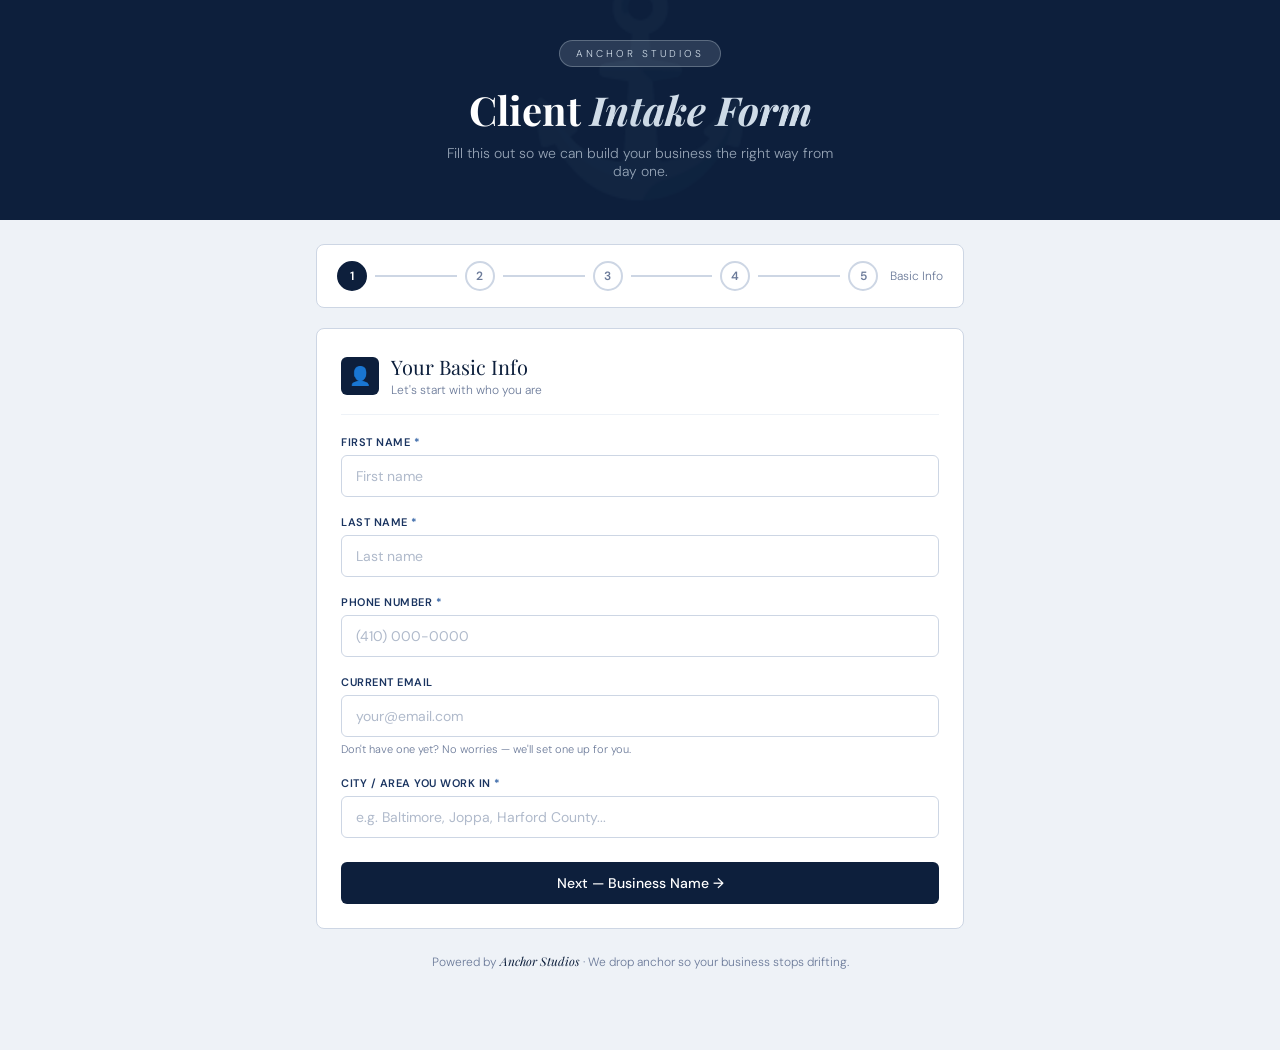
==== index.html @ 8a40a18a "Add files via upload" ====
<!DOCTYPE html>
<html lang="en">
<head>
<meta charset="UTF-8">
<meta name="viewport" content="width=device-width, initial-scale=1.0">
<title>Anchor Studios — Client Intake Form</title>
<link href="https://fonts.googleapis.com/css2?family=Playfair+Display:ital,wght@0,400;0,700;1,400&family=DM+Sans:wght@300;400;500;600&display=swap" rel="stylesheet">
<style>
  :root {
    --navy: #0d1f3c;
    --navy-mid: #1a3460;
    --navy-light: #2e5fa3;
    --silver: #d0dce8;
    --silver-light: #eef2f7;
    --white: #ffffff;
    --text: #0d1f3c;
    --muted: #6b7a99;
    --border: #cdd6e4;
  }

  * { margin: 0; padding: 0; box-sizing: border-box; }

  body {
    background: var(--silver-light);
    font-family: 'DM Sans', sans-serif;
    font-weight: 300;
    color: var(--text);
    overflow-x: hidden;
  }

  .header {
    background: var(--navy);
    padding: 40px 20px;
    text-align: center;
    position: relative;
    overflow: hidden;
  }

  .header::before {
    content: '⚓';
    position: absolute;
    font-size: 200px;
    opacity: 0.04;
    top: -40px;
    left: 50%;
    transform: translateX(-50%);
    pointer-events: none;
  }

  .header-badge {
    display: inline-block;
    background: rgba(208,220,232,0.15);
    border: 1px solid rgba(208,220,232,0.3);
    color: var(--silver);
    font-size: 10px;
    letter-spacing: 3px;
    text-transform: uppercase;
    padding: 6px 16px;
    border-radius: 20px;
    margin-bottom: 16px;
  }

  .header h1 {
    font-family: 'Playfair Display', serif;
    font-size: clamp(26px, 5vw, 40px);
    color: white;
    margin-bottom: 8px;
  }

  .header h1 span { color: var(--silver); font-style: italic; }
  .header p { color: rgba(208,220,232,0.7); font-size: 14px; max-width: 400px; margin: 0 auto; }

  .container {
    max-width: 680px;
    margin: 0 auto;
    padding: 24px 16px 60px;
  }

  /* PROGRESS */
  .progress-bar {
    background: white;
    border-radius: 8px;
    padding: 16px 20px;
    margin-bottom: 20px;
    border: 1px solid var(--border);
    display: flex;
    align-items: center;
    gap: 8px;
  }

  .progress-step {
    width: 30px;
    height: 30px;
    border-radius: 50%;
    display: flex;
    align-items: center;
    justify-content: center;
    font-size: 12px;
    font-weight: 600;
    border: 2px solid var(--border);
    color: var(--muted);
    flex-shrink: 0;
    transition: all 0.2s;
  }

  .progress-step.active { background: var(--navy); border-color: var(--navy); color: white; }
  .progress-step.done { background: var(--navy-light); border-color: var(--navy-light); color: white; }

  .progress-line { flex: 1; height: 2px; background: var(--border); }
  .progress-line.done { background: var(--navy-light); }

  .progress-label {
    font-size: 12px;
    color: var(--muted);
    margin-left: 4px;
    white-space: nowrap;
  }

  /* SECTIONS */
  .form-section {
    display: none;
    background: white;
    border-radius: 8px;
    padding: 24px;
    border: 1px solid var(--border);
    margin-bottom: 16px;
    animation: fadeIn 0.3s ease;
  }

  .form-section.active { display: block; }

  @keyframes fadeIn {
    from { opacity: 0; transform: translateY(8px); }
    to { opacity: 1; transform: translateY(0); }
  }

  .section-header {
    display: flex;
    align-items: center;
    gap: 12px;
    margin-bottom: 20px;
    padding-bottom: 16px;
    border-bottom: 1px solid var(--silver-light);
  }

  .section-icon {
    width: 38px;
    height: 38px;
    background: var(--navy);
    color: var(--silver);
    border-radius: 6px;
    display: flex;
    align-items: center;
    justify-content: center;
    font-size: 18px;
    flex-shrink: 0;
  }

  .section-title {
    font-family: 'Playfair Display', serif;
    font-size: 20px;
    color: var(--navy);
  }

  .section-subtitle { font-size: 12px; color: var(--muted); margin-top: 2px; }

  /* FIELDS */
  .field { margin-bottom: 18px; }
  .field:last-child { margin-bottom: 0; }

  label.field-label {
    display: block;
    font-size: 11px;
    font-weight: 600;
    letter-spacing: 0.5px;
    text-transform: uppercase;
    color: var(--navy-mid);
    margin-bottom: 6px;
  }

  .required { color: var(--navy-light); }

  input[type="text"],
  input[type="email"],
  input[type="tel"],
  textarea {
    width: 100%;
    padding: 11px 14px;
    border: 1.5px solid var(--border);
    border-radius: 6px;
    font-family: 'DM Sans', sans-serif;
    font-size: 14px;
    color: var(--text);
    outline: none;
    transition: border-color 0.2s, box-shadow 0.2s;
    -webkit-appearance: none;
    background: white;
  }

  input:focus, textarea:focus {
    border-color: var(--navy-light);
    box-shadow: 0 0 0 3px rgba(46,95,163,0.1);
  }

  input::placeholder, textarea::placeholder { color: #b0bacb; }
  textarea { resize: vertical; min-height: 80px; }
  .field-hint { font-size: 11px; color: var(--muted); margin-top: 4px; line-height: 1.5; }

  /* CHECK ITEMS */
  .check-list { display: flex; flex-direction: column; gap: 8px; }

  .check-item {
    display: flex;
    align-items: flex-start;
    gap: 10px;
    padding: 10px 12px;
    border: 1.5px solid var(--border);
    border-radius: 6px;
    cursor: pointer;
    transition: all 0.15s;
    user-select: none;
  }

  .check-item:hover { border-color: var(--navy-light); background: var(--silver-light); }
  .check-item.selected { border-color: var(--navy); background: rgba(13,31,60,0.04); }

  .check-item input {
    width: 16px;
    height: 16px;
    margin-top: 2px;
    accent-color: var(--navy);
    flex-shrink: 0;
    cursor: pointer;
  }

  .check-item span { font-size: 13px; line-height: 1.4; color: var(--text); }

  /* BUTTONS */
  .nav-buttons { display: flex; gap: 12px; margin-top: 24px; }

  .btn {
    padding: 12px 20px;
    border-radius: 6px;
    font-family: 'DM Sans', sans-serif;
    font-size: 14px;
    font-weight: 500;
    cursor: pointer;
    border: none;
    transition: all 0.2s;
  }

  .btn-primary { background: var(--navy); color: white; flex: 1; }
  .btn-primary:hover { background: var(--navy-mid); transform: translateY(-1px); }

  .btn-secondary { background: white; color: var(--navy); border: 1.5px solid var(--border); padding: 12px 20px; }
  .btn-secondary:hover { border-color: var(--navy); }

  .btn-submit { background: var(--silver); color: var(--navy); flex: 1; font-weight: 600; }
  .btn-submit:hover { background: white; box-shadow: 0 4px 16px rgba(0,0,0,0.12); transform: translateY(-2px); }

  /* SUCCESS */
  .success-screen {
    display: none;
    background: var(--navy);
    border-radius: 8px;
    padding: 48px 24px;
    text-align: center;
    color: white;
  }

  .success-screen.active { display: block; animation: fadeIn 0.4s ease; }
  .success-anchor { font-size: 48px; margin-bottom: 16px; }

  .success-screen h2 {
    font-family: 'Playfair Display', serif;
    font-size: 28px;
    margin-bottom: 10px;
  }

  .success-screen p {
    color: rgba(208,220,232,0.75);
    font-size: 14px;
    max-width: 380px;
    margin: 0 auto;
    line-height: 1.7;
  }

  .footer-note {
    text-align: center;
    font-size: 12px;
    color: var(--muted);
    margin-top: 24px;
    padding-bottom: 20px;
  }

  .footer-note span {
    font-family: 'Playfair Display', serif;
    color: var(--navy);
    font-style: italic;
  }

  .error-msg {
    background: #fff0f0;
    border: 1px solid #ffcccc;
    color: #cc0000;
    padding: 10px 14px;
    border-radius: 6px;
    font-size: 13px;
    margin-top: 12px;
    display: none;
  }
</style>
</head>
<body>

<div class="header">
  <div class="header-badge">Anchor Studios</div>
  <h1>Client <span>Intake Form</span></h1>
  <p>Fill this out so we can build your business the right way from day one.</p>
</div>

<div class="container">

  <!-- PROGRESS -->
  <div class="progress-bar" id="progressBar">
    <div class="progress-step active" id="step1">1</div>
    <div class="progress-line" id="line1"></div>
    <div class="progress-step" id="step2">2</div>
    <div class="progress-line" id="line2"></div>
    <div class="progress-step" id="step3">3</div>
    <div class="progress-line" id="line3"></div>
    <div class="progress-step" id="step4">4</div>
    <div class="progress-line" id="line4"></div>
    <div class="progress-step" id="step5">5</div>
    <span class="progress-label" id="progressLabel">Basic Info</span>
  </div>

  <!-- SECTION 1 -->
  <div class="form-section active" id="section1">
    <div class="section-header">
      <div class="section-icon">👤</div>
      <div>
        <div class="section-title">Your Basic Info</div>
        <div class="section-subtitle">Let's start with who you are</div>
      </div>
    </div>

    <div class="field">
      <label class="field-label">First Name <span class="required">*</span></label>
      <input type="text" id="firstName" placeholder="First name" />
    </div>
    <div class="field">
      <label class="field-label">Last Name <span class="required">*</span></label>
      <input type="text" id="lastName" placeholder="Last name" />
    </div>
    <div class="field">
      <label class="field-label">Phone Number <span class="required">*</span></label>
      <input type="tel" id="phone" placeholder="(410) 000-0000" />
    </div>
    <div class="field">
      <label class="field-label">Current Email</label>
      <input type="email" id="email" placeholder="your@email.com" />
      <div class="field-hint">Don't have one yet? No worries — we'll set one up for you.</div>
    </div>
    <div class="field">
      <label class="field-label">City / Area You Work In <span class="required">*</span></label>
      <input type="text" id="city" placeholder="e.g. Baltimore, Joppa, Harford County..." />
    </div>

    <div class="error-msg" id="err1">Please fill in your name, phone number, and city to continue.</div>
    <div class="nav-buttons">
      <button class="btn btn-primary" onclick="next(1)">Next — Business Name →</button>
    </div>
  </div>

  <!-- SECTION 2 -->
  <div class="form-section" id="section2">
    <div class="section-header">
      <div class="section-icon">💡</div>
      <div>
        <div class="section-title">Business Name Ideas</div>
        <div class="section-subtitle">What do you want your business to be called?</div>
      </div>
    </div>

    <div class="field">
      <label class="field-label">What name style feels right? (check all that apply)</label>
      <div class="check-list">
        <label class="check-item"><input type="checkbox" name="nameStyle" value="Your last name (e.g. Beattie Auto)" /><span>Your last name (e.g. Beattie Auto)</span></label>
        <label class="check-item"><input type="checkbox" name="nameStyle" value="Your first name (e.g. Curtis Mobile)" /><span>Your first name (e.g. Curtis Mobile)</span></label>
        <label class="check-item"><input type="checkbox" name="nameStyle" value="Something tough and powerful" /><span>Something tough and powerful</span></label>
        <label class="check-item"><input type="checkbox" name="nameStyle" value="Something local or geographic" /><span>Something local or geographic</span></label>
        <label class="check-item"><input type="checkbox" name="nameStyle" value="Something that describes the service" /><span>Something that describes the service</span></label>
        <label class="check-item"><input type="checkbox" name="nameStyle" value="Something totally made up" /><span>Something totally made up</span></label>
      </div>
    </div>
    <div class="field">
      <label class="field-label">Any name ideas you already have in mind?</label>
      <textarea id="nameIdeas" placeholder="Anything at all — even rough ideas. Nothing is too silly."></textarea>
    </div>
    <div class="field">
      <label class="field-label">Words that describe your work style or vibe</label>
      <input type="text" id="vibeWords" placeholder="e.g. reliable, fast, honest, mobile, no-nonsense..." />
    </div>
    <div class="field">
      <label class="field-label">Gmail Username Ideas</label>
      <input type="text" id="gmailIdeas" placeholder="e.g. curtisauto, beattiemechanics, fixitwithcurtis..." />
      <div class="field-hint">Give 2–3 ideas and we'll check availability and set up your business email.</div>
    </div>

    <div class="nav-buttons">
      <button class="btn btn-secondary" onclick="prev(2)">← Back</button>
      <button class="btn btn-primary" onclick="next(2)">Next — Services →</button>
    </div>
  </div>

  <!-- SECTION 3 -->
  <div class="form-section" id="section3">
    <div class="section-header">
      <div class="section-icon">🔧</div>
      <div>
        <div class="section-title">Your Services</div>
        <div class="section-subtitle">Check everything you offer or plan to offer</div>
      </div>
    </div>

    <div class="field">
      <label class="field-label">Select all services you offer</label>
      <div class="check-list">
        <label class="check-item"><input type="checkbox" name="services" value="Oil Changes" /><span>Oil Changes</span></label>
        <label class="check-item"><input type="checkbox" name="services" value="Tire Changes" /><span>Tire Changes</span></label>
        <label class="check-item"><input type="checkbox" name="services" value="Brakes & Rotors" /><span>Brakes & Rotors</span></label>
        <label class="check-item"><input type="checkbox" name="services" value="Brake Calipers" /><span>Brake Calipers</span></label>
        <label class="check-item"><input type="checkbox" name="services" value="Alternators" /><span>Alternators</span></label>
        <label class="check-item"><input type="checkbox" name="services" value="Radiators" /><span>Radiators</span></label>
        <label class="check-item"><input type="checkbox" name="services" value="Radiator Hoses" /><span>Radiator Hoses</span></label>
        <label class="check-item"><input type="checkbox" name="services" value="Starters" /><span>Starters</span></label>
        <label class="check-item"><input type="checkbox" name="services" value="AC Repair" /><span>AC Repair</span></label>
        <label class="check-item"><input type="checkbox" name="services" value="AC Clutch Replacement" /><span>AC Clutch Replacement</span></label>
        <label class="check-item"><input type="checkbox" name="services" value="Fuel Filters" /><span>Fuel Filters</span></label>
        <label class="check-item"><input type="checkbox" name="services" value="Fuel Lines" /><span>Fuel Lines</span></label>
        <label class="check-item"><input type="checkbox" name="services" value="Oxygen Sensors" /><span>Oxygen Sensors</span></label>
        <label class="check-item"><input type="checkbox" name="services" value="Catalytic Converters" /><span>Catalytic Converters</span></label>
        <label class="check-item"><input type="checkbox" name="services" value="Spark Plugs & Wires" /><span>Spark Plugs & Wires</span></label>
        <label class="check-item"><input type="checkbox" name="services" value="Ignition Coils" /><span>Ignition Coils</span></label>
        <label class="check-item"><input type="checkbox" name="services" value="Ball Joints" /><span>Ball Joints</span></label>
        <label class="check-item"><input type="checkbox" name="services" value="Suspension" /><span>Suspension</span></label>
        <label class="check-item"><input type="checkbox" name="services" value="Muffler Hangers" /><span>Muffler Hangers</span></label>
        <label class="check-item"><input type="checkbox" name="services" value="Valve Cover Gaskets" /><span>Valve Cover Gaskets</span></label>
        <label class="check-item"><input type="checkbox" name="services" value="Lights & Bulbs" /><span>Lights & Bulbs</span></label>
        <label class="check-item"><input type="checkbox" name="services" value="Fan Blower Motors" /><span>Fan Blower Motors</span></label>
        <label class="check-item"><input type="checkbox" name="services" value="Lockouts" /><span>Lockouts</span></label>
        <label class="check-item"><input type="checkbox" name="services" value="Parking Brake Repair" /><span>Parking Brake Repair</span></label>
        <label class="check-item"><input type="checkbox" name="services" value="Wiper Replacement" /><span>Wiper Replacement</span></label>
      </div>
    </div>
    <div class="field">
      <label class="field-label">Any other services not listed?</label>
      <textarea id="otherServices" placeholder="List anything else you do or want to offer..."></textarea>
    </div>

    <div class="nav-buttons">
      <button class="btn btn-secondary" onclick="prev(3)">← Back</button>
      <button class="btn btn-primary" onclick="next(3)">Next — Pricing →</button>
    </div>
  </div>

  <!-- SECTION 4 -->
  <div class="form-section" id="section4">
    <div class="section-header">
      <div class="section-icon">💰</div>
      <div>
        <div class="section-title">Pricing & Payments</div>
        <div class="section-subtitle">How you charge and how you get paid</div>
      </div>
    </div>

    <div class="field">
      <label class="field-label">Do you have set prices for your services?</label>
      <div class="check-list">
        <label class="check-item"><input type="radio" name="pricing" value="Yes — I know what I charge for most things" /><span>Yes — I know what I charge for most things</span></label>
        <label class="check-item"><input type="radio" name="pricing" value="Sort of — I charge what feels right in the moment" /><span>Sort of — I charge what feels right in the moment</span></label>
        <label class="check-item"><input type="radio" name="pricing" value="No — I need help figuring out my prices" /><span>No — I need help figuring out my prices</span></label>
      </div>
    </div>
    <div class="field">
      <label class="field-label">How do you currently get paid? (check all that apply)</label>
      <div class="check-list">
        <label class="check-item"><input type="checkbox" name="payment" value="Cash" /><span>Cash</span></label>
        <label class="check-item"><input type="checkbox" name="payment" value="Zelle" /><span>Zelle</span></label>
        <label class="check-item"><input type="checkbox" name="payment" value="Cash App" /><span>Cash App</span></label>
        <label class="check-item"><input type="checkbox" name="payment" value="Venmo" /><span>Venmo</span></label>
        <label class="check-item"><input type="checkbox" name="payment" value="I don't have a system yet" /><span>I don't have a system yet</span></label>
      </div>
    </div>
    <div class="field">
      <label class="field-label">Do you want to accept card payments?</label>
      <div class="check-list">
        <label class="check-item"><input type="radio" name="cards" value="Yes — I want to take cards" /><span>Yes — I want to take cards</span></label>
        <label class="check-item"><input type="radio" name="cards" value="No — cash and apps are fine for now" /><span>No — cash and apps are fine for now</span></label>
        <label class="check-item"><input type="radio" name="cards" value="Not sure yet" /><span>Not sure yet</span></label>
      </div>
    </div>

    <div class="nav-buttons">
      <button class="btn btn-secondary" onclick="prev(4)">← Back</button>
      <button class="btn btn-primary" onclick="next(4)">Next — Your Vision →</button>
    </div>
  </div>

  <!-- SECTION 5 -->
  <div class="form-section" id="section5">
    <div class="section-header">
      <div class="section-icon">🚀</div>
      <div>
        <div class="section-title">Your Vision</div>
        <div class="section-subtitle">Where you want this to go</div>
      </div>
    </div>

    <div class="field">
      <label class="field-label">Is this a side hustle or are you going full time?</label>
      <div class="check-list">
        <label class="check-item"><input type="radio" name="hustle" value="Side hustle — extra income on top of my job" /><span>Side hustle — extra income on top of my job</span></label>
        <label class="check-item"><input type="radio" name="hustle" value="I want this to be my full time business eventually" /><span>I want this to be my full time business eventually</span></label>
        <label class="check-item"><input type="radio" name="hustle" value="Not sure yet — depends on how it goes" /><span>Not sure yet — depends on how it goes</span></label>
      </div>
    </div>
    <div class="field">
      <label class="field-label">Do you work alone or do you have help?</label>
      <div class="check-list">
        <label class="check-item"><input type="radio" name="team" value="Just me right now" /><span>Just me right now</span></label>
        <label class="check-item"><input type="radio" name="team" value="I bring people in sometimes" /><span>I bring people in sometimes</span></label>
        <label class="check-item"><input type="radio" name="team" value="I want to build a team eventually" /><span>I want to build a team eventually</span></label>
      </div>
    </div>
    <div class="field">
      <label class="field-label">What does success look like in 1 year?</label>
      <textarea id="successVision" placeholder="e.g. Steady clients every week, making $X a month, quitting my job..."></textarea>
    </div>
    <div class="field">
      <label class="field-label">Anything else you want me to know?</label>
      <textarea id="anythingElse" placeholder="Your situation, goals, things that have held you back..."></textarea>
    </div>

    <div class="nav-buttons">
      <button class="btn btn-secondary" onclick="prev(5)">← Back</button>
      <button class="btn btn-submit" onclick="submitForm()">Submit to Anchor Studios ⚓</button>
    </div>
  </div>

  <!-- SUCCESS -->
  <div class="success-screen" id="successScreen">
    <div class="success-anchor">⚓</div>
    <h2>You're all set!</h2>
    <p>Got everything I need. I'll be in touch soon to start building your business out right. Welcome aboard.</p>
  </div>

  <div class="footer-note">
    Powered by <span>Anchor Studios</span> · We drop anchor so your business stops drifting.
  </div>

</div>

<script>
  const sectionLabels = ['Basic Info', 'Business Name', 'Services', 'Pricing', 'Your Vision'];
  let current = 1;

  document.querySelectorAll('.check-item input').forEach(input => {
    input.addEventListener('change', () => {
      input.closest('.check-item').classList.toggle('selected', input.checked);
    });
  });

  function updateProgress(n) {
    for (let i = 1; i <= 5; i++) {
      const s = document.getElementById('step' + i);
      const l = document.getElementById('line' + i);
      if (i < n) { s.className = 'progress-step done'; s.innerHTML = '✓'; if(l) l.className = 'progress-line done'; }
      else if (i === n) { s.className = 'progress-step active'; s.innerHTML = i; }
      else { s.className = 'progress-step'; s.innerHTML = i; if(l) l.className = 'progress-line'; }
    }
    document.getElementById('progressLabel').textContent = sectionLabels[n-1];
  }

  function next(n) {
    if (n === 1) {
      const fn = document.getElementById('firstName').value.trim();
      const ln = document.getElementById('lastName').value.trim();
      const ph = document.getElementById('phone').value.trim();
      const ct = document.getElementById('city').value.trim();
      const err = document.getElementById('err1');
      if (!fn || !ln || !ph || !ct) { err.style.display = 'block'; return; }
      err.style.display = 'none';
    }
    document.getElementById('section' + n).classList.remove('active');
    current = n + 1;
    document.getElementById('section' + current).classList.add('active');
    updateProgress(current);
    window.scrollTo({ top: 0, behavior: 'smooth' });
  }

  function prev(n) {
    document.getElementById('section' + n).classList.remove('active');
    current = n - 1;
    document.getElementById('section' + current).classList.add('active');
    updateProgress(current);
    window.scrollTo({ top: 0, behavior: 'smooth' });
  }

  function getChecked(name) {
    return Array.from(document.querySelectorAll('input[name="' + name + '"]:checked')).map(i => i.value).join(', ') || 'None selected';
  }

  function submitForm() {
    const data = {
      firstName: document.getElementById('firstName').value.trim(),
      lastName: document.getElementById('lastName').value.trim(),
      phone: document.getElementById('phone').value.trim(),
      email: document.getElementById('email').value.trim(),
      city: document.getElementById('city').value.trim(),
      nameStyle: getChecked('nameStyle'),
      nameIdeas: document.getElementById('nameIdeas').value.trim(),
      vibeWords: document.getElementById('vibeWords').value.trim(),
      gmailIdeas: document.getElementById('gmailIdeas').value.trim(),
      services: getChecked('services'),
      otherServices: document.getElementById('otherServices').value.trim(),
      pricing: getChecked('pricing'),
      payment: getChecked('payment'),
      cards: getChecked('cards'),
      hustle: getChecked('hustle'),
      team: getChecked('team'),
      successVision: document.getElementById('successVision').value.trim(),
      anythingElse: document.getElementById('anythingElse').value.trim()
    };

    // Send to Formspree
    fetch('https://formspree.io/f/xojzlonj', {
      method: 'POST',
      headers: { 'Content-Type': 'application/json' },
      body: JSON.stringify(data)
    });

    document.getElementById('section5').classList.remove('active');
    document.getElementById('progressBar').style.display = 'none';
    document.getElementById('successScreen').classList.add('active');
    window.scrollTo({ top: 0, behavior: 'smooth' });
  }
</script>
</body>
</html>
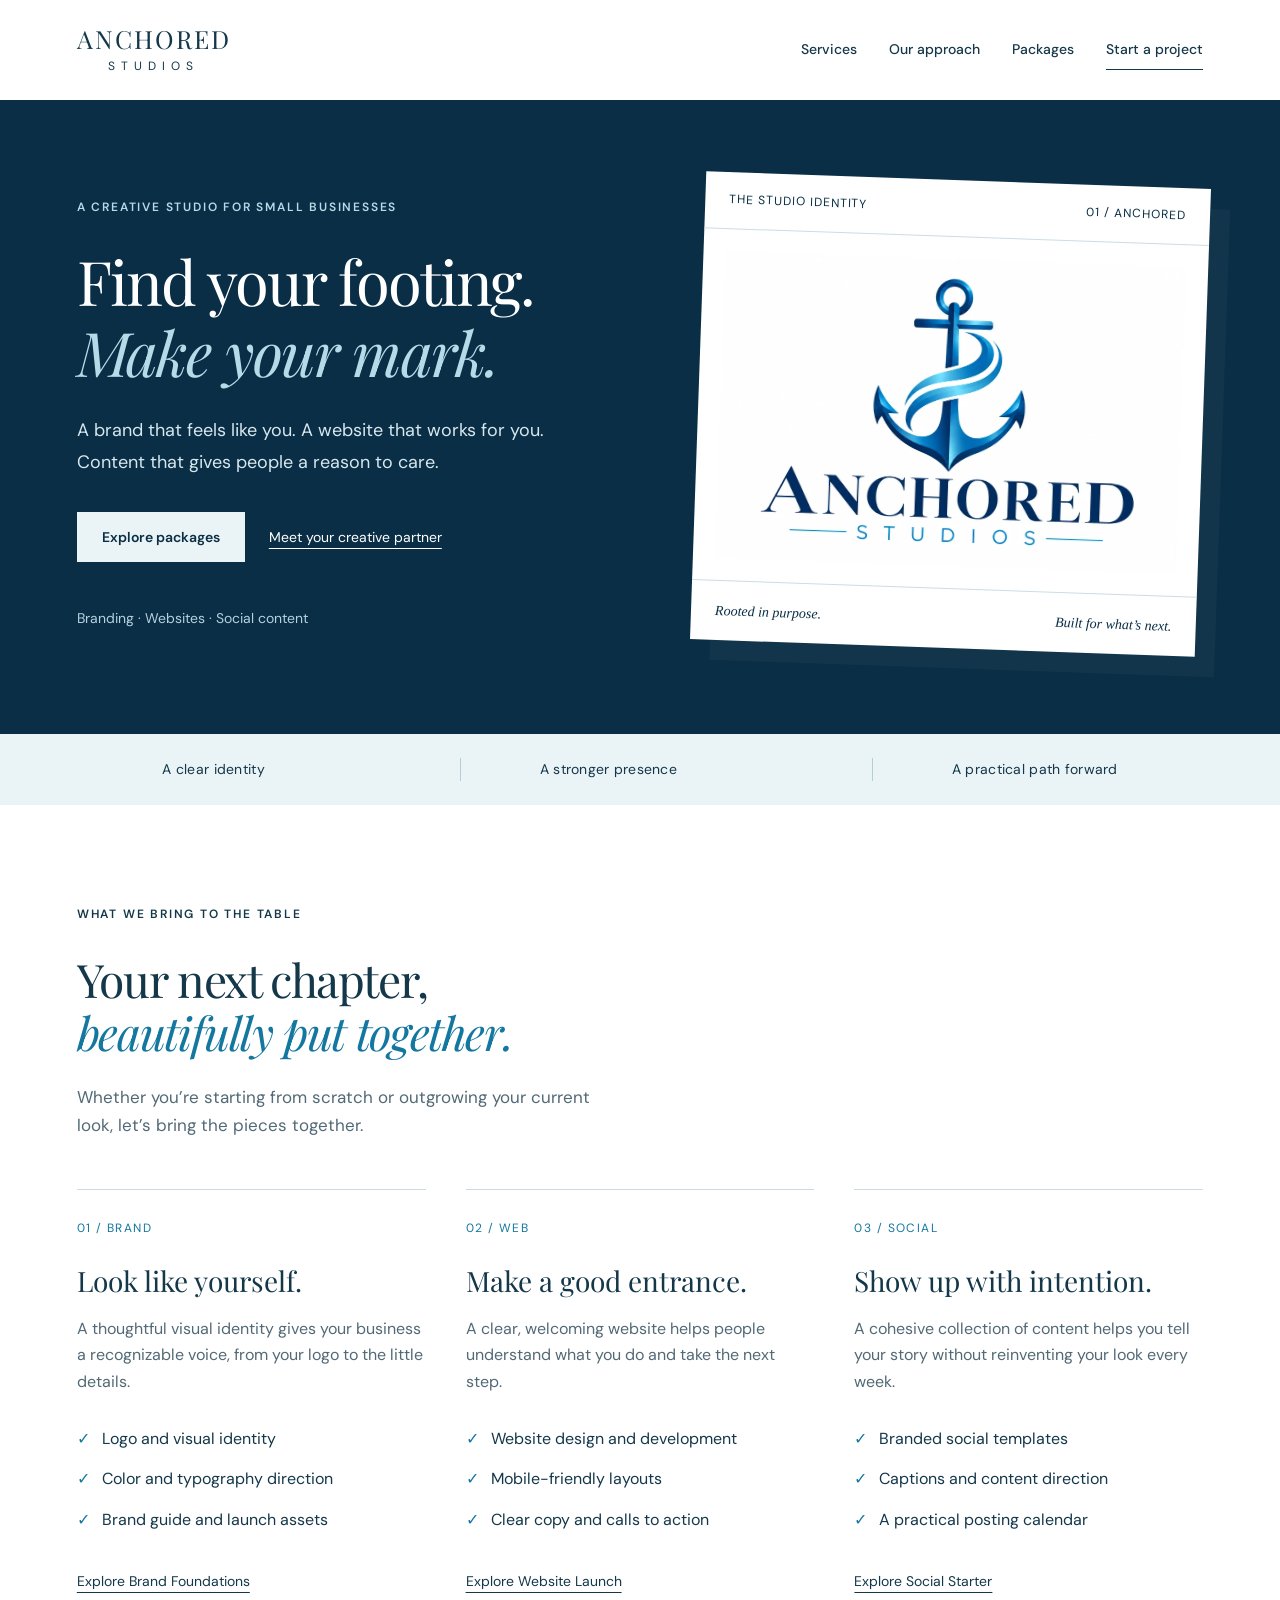
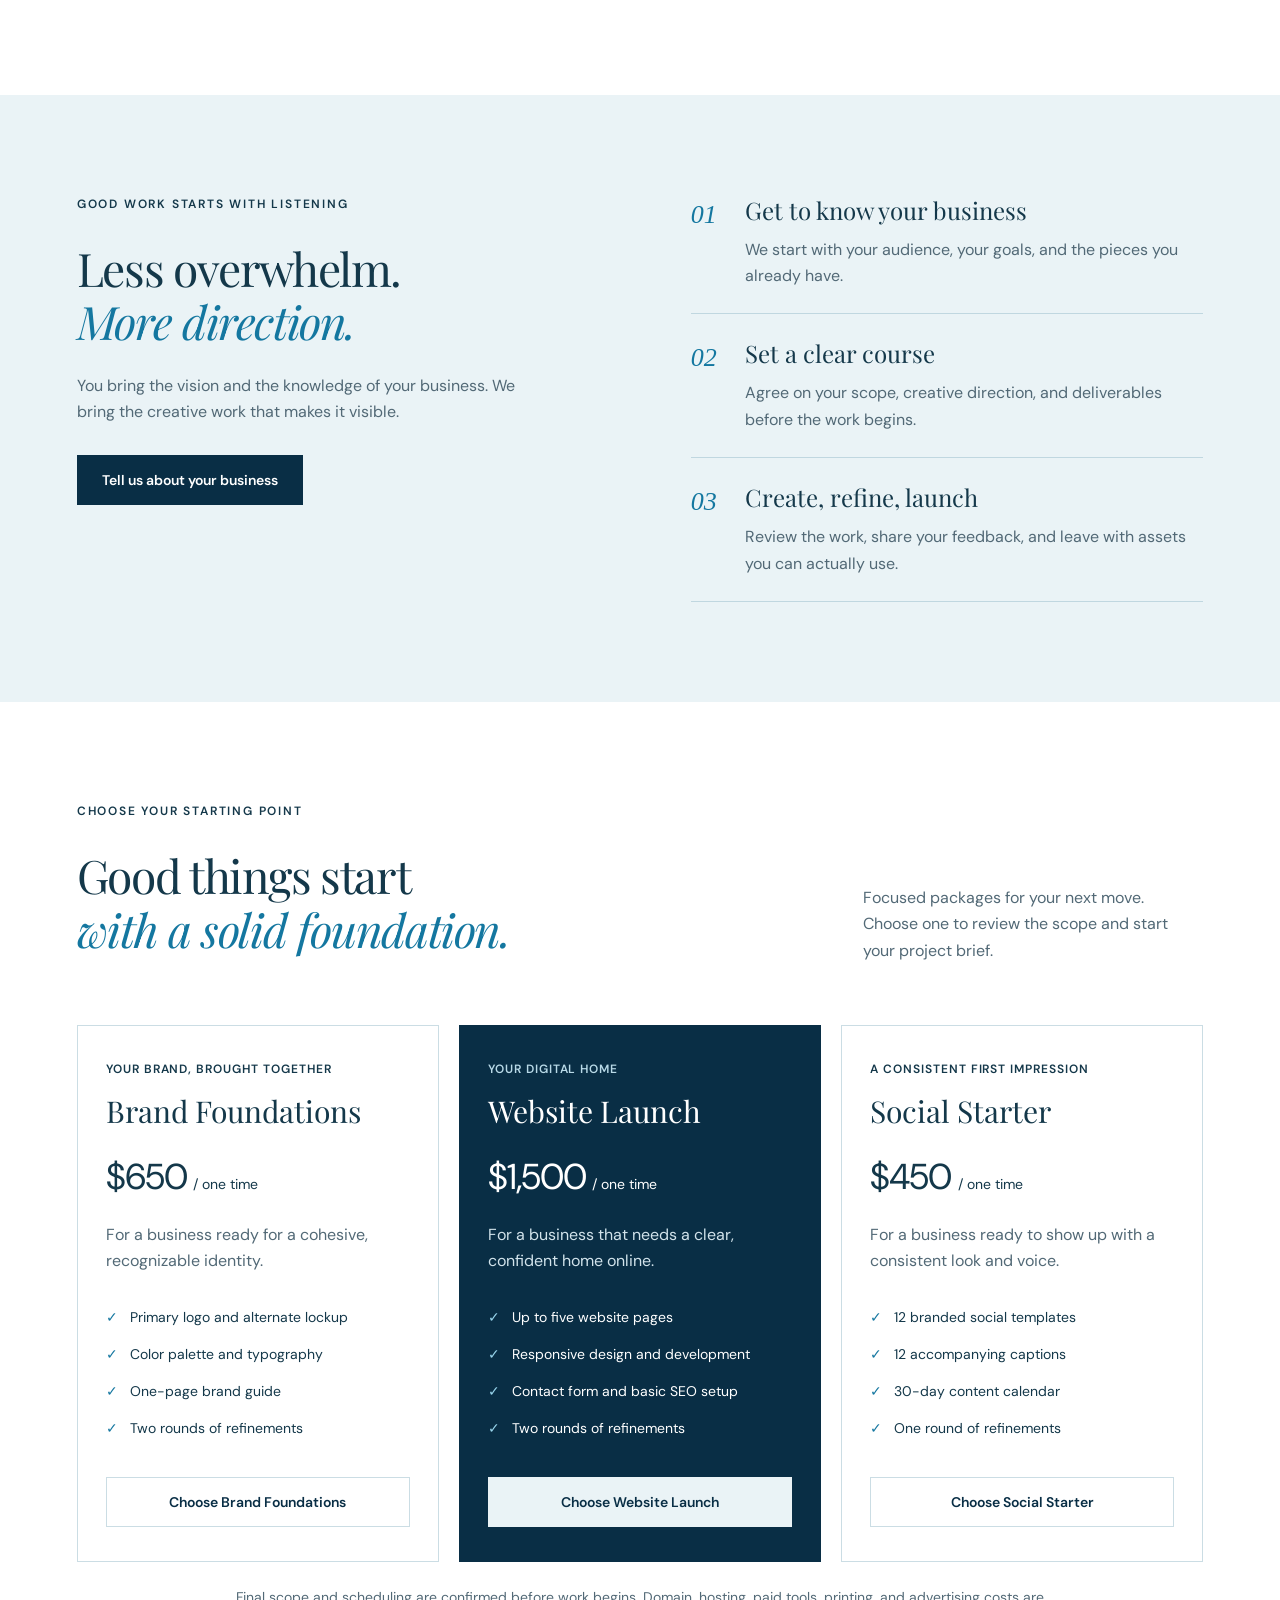
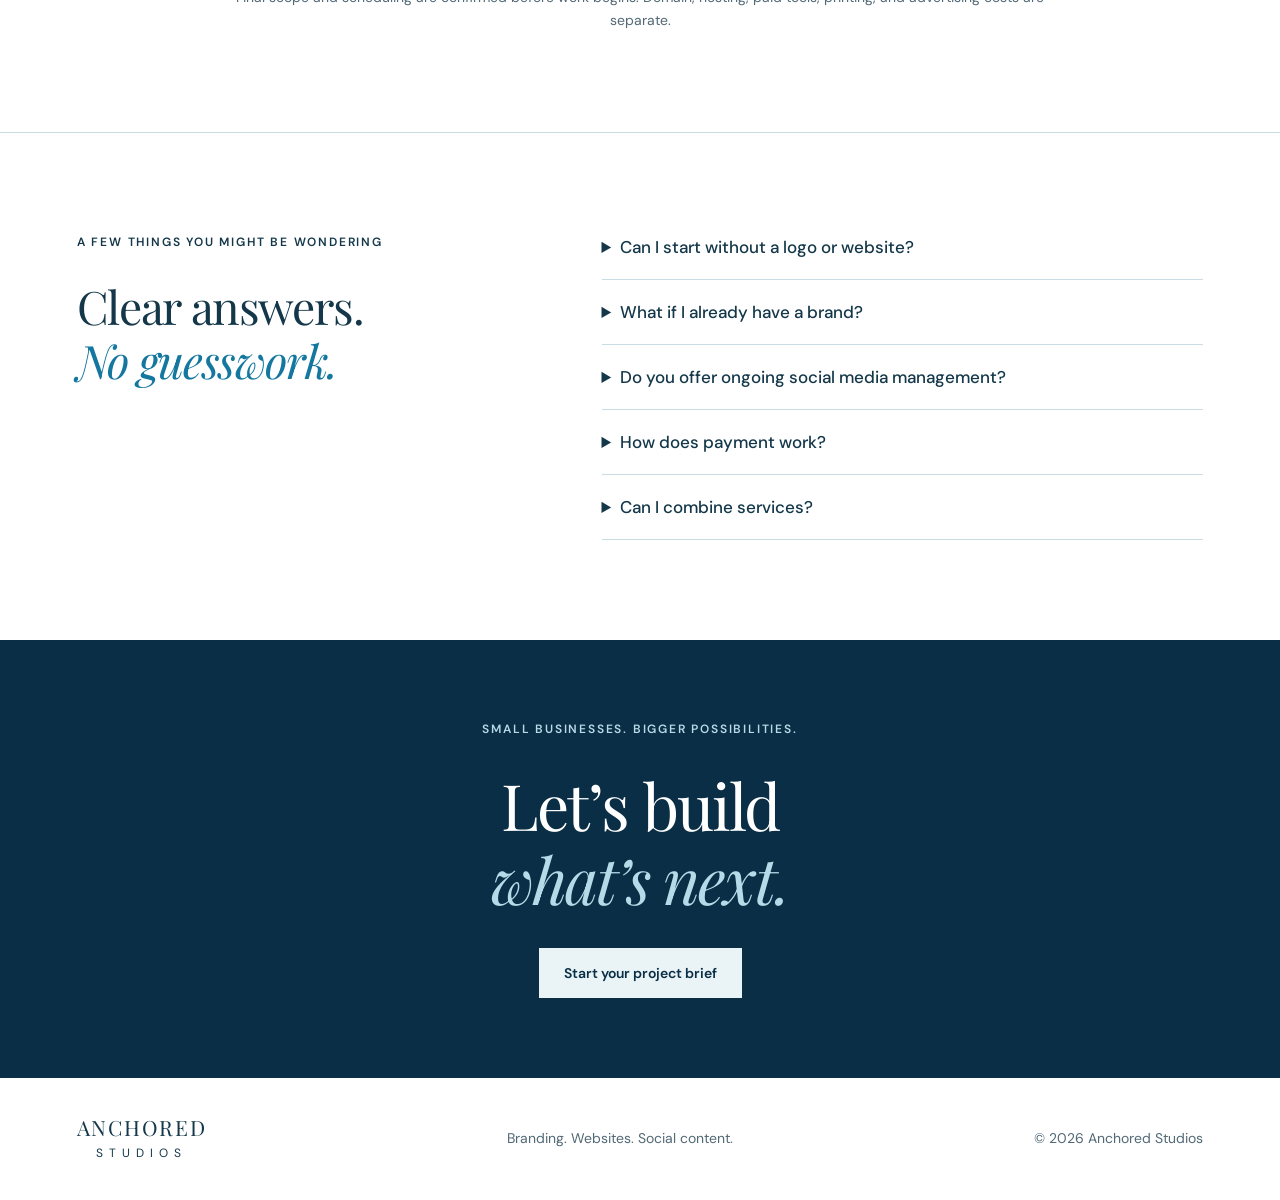
==== commit 820162fc: "Build Anchored Studios website and preserve project intake" ====
--- a/index.html
+++ b/index.html
@@ -1,651 +1,35 @@
-<!DOCTYPE html>
+<!doctype html>
 <html lang="en">
 <head>
-<meta charset="UTF-8">
-<meta name="viewport" content="width=device-width, initial-scale=1.0">
-<title>Anchor Studios — Client Intake Form</title>
-<link href="https://fonts.googleapis.com/css2?family=Playfair+Display:ital,wght@0,400;0,700;1,400&family=DM+Sans:wght@300;400;500;600&display=swap" rel="stylesheet">
-<style>
-  :root {
-    --navy: #0d1f3c;
-    --navy-mid: #1a3460;
-    --navy-light: #2e5fa3;
-    --silver: #d0dce8;
-    --silver-light: #eef2f7;
-    --white: #ffffff;
-    --text: #0d1f3c;
-    --muted: #6b7a99;
-    --border: #cdd6e4;
-  }
-
-  * { margin: 0; padding: 0; box-sizing: border-box; }
-
-  body {
-    background: var(--silver-light);
-    font-family: 'DM Sans', sans-serif;
-    font-weight: 300;
-    color: var(--text);
-    overflow-x: hidden;
-  }
-
-  .header {
-    background: var(--navy);
-    padding: 40px 20px;
-    text-align: center;
-    position: relative;
-    overflow: hidden;
-  }
-
-  .header::before {
-    content: '⚓';
-    position: absolute;
-    font-size: 200px;
-    opacity: 0.04;
-    top: -40px;
-    left: 50%;
-    transform: translateX(-50%);
-    pointer-events: none;
-  }
-
-  .header-badge {
-    display: inline-block;
-    background: rgba(208,220,232,0.15);
-    border: 1px solid rgba(208,220,232,0.3);
-    color: var(--silver);
-    font-size: 10px;
-    letter-spacing: 3px;
-    text-transform: uppercase;
-    padding: 6px 16px;
-    border-radius: 20px;
-    margin-bottom: 16px;
-  }
-
-  .header h1 {
-    font-family: 'Playfair Display', serif;
-    font-size: clamp(26px, 5vw, 40px);
-    color: white;
-    margin-bottom: 8px;
-  }
-
-  .header h1 span { color: var(--silver); font-style: italic; }
-  .header p { color: rgba(208,220,232,0.7); font-size: 14px; max-width: 400px; margin: 0 auto; }
-
-  .container {
-    max-width: 680px;
-    margin: 0 auto;
-    padding: 24px 16px 60px;
-  }
-
-  /* PROGRESS */
-  .progress-bar {
-    background: white;
-    border-radius: 8px;
-    padding: 16px 20px;
-    margin-bottom: 20px;
-    border: 1px solid var(--border);
-    display: flex;
-    align-items: center;
-    gap: 8px;
-  }
-
-  .progress-step {
-    width: 30px;
-    height: 30px;
-    border-radius: 50%;
-    display: flex;
-    align-items: center;
-    justify-content: center;
-    font-size: 12px;
-    font-weight: 600;
-    border: 2px solid var(--border);
-    color: var(--muted);
-    flex-shrink: 0;
-    transition: all 0.2s;
-  }
-
-  .progress-step.active { background: var(--navy); border-color: var(--navy); color: white; }
-  .progress-step.done { background: var(--navy-light); border-color: var(--navy-light); color: white; }
-
-  .progress-line { flex: 1; height: 2px; background: var(--border); }
-  .progress-line.done { background: var(--navy-light); }
-
-  .progress-label {
-    font-size: 12px;
-    color: var(--muted);
-    margin-left: 4px;
-    white-space: nowrap;
-  }
-
-  /* SECTIONS */
-  .form-section {
-    display: none;
-    background: white;
-    border-radius: 8px;
-    padding: 24px;
-    border: 1px solid var(--border);
-    margin-bottom: 16px;
-    animation: fadeIn 0.3s ease;
-  }
-
-  .form-section.active { display: block; }
-
-  @keyframes fadeIn {
-    from { opacity: 0; transform: translateY(8px); }
-    to { opacity: 1; transform: translateY(0); }
-  }
-
-  .section-header {
-    display: flex;
-    align-items: center;
-    gap: 12px;
-    margin-bottom: 20px;
-    padding-bottom: 16px;
-    border-bottom: 1px solid var(--silver-light);
-  }
-
-  .section-icon {
-    width: 38px;
-    height: 38px;
-    background: var(--navy);
-    color: var(--silver);
-    border-radius: 6px;
-    display: flex;
-    align-items: center;
-    justify-content: center;
-    font-size: 18px;
-    flex-shrink: 0;
-  }
-
-  .section-title {
-    font-family: 'Playfair Display', serif;
-    font-size: 20px;
-    color: var(--navy);
-  }
-
-  .section-subtitle { font-size: 12px; color: var(--muted); margin-top: 2px; }
-
-  /* FIELDS */
-  .field { margin-bottom: 18px; }
-  .field:last-child { margin-bottom: 0; }
-
-  label.field-label {
-    display: block;
-    font-size: 11px;
-    font-weight: 600;
-    letter-spacing: 0.5px;
-    text-transform: uppercase;
-    color: var(--navy-mid);
-    margin-bottom: 6px;
-  }
-
-  .required { color: var(--navy-light); }
-
-  input[type="text"],
-  input[type="email"],
-  input[type="tel"],
-  textarea {
-    width: 100%;
-    padding: 11px 14px;
-    border: 1.5px solid var(--border);
-    border-radius: 6px;
-    font-family: 'DM Sans', sans-serif;
-    font-size: 14px;
-    color: var(--text);
-    outline: none;
-    transition: border-color 0.2s, box-shadow 0.2s;
-    -webkit-appearance: none;
-    background: white;
-  }
-
-  input:focus, textarea:focus {
-    border-color: var(--navy-light);
-    box-shadow: 0 0 0 3px rgba(46,95,163,0.1);
-  }
-
-  input::placeholder, textarea::placeholder { color: #b0bacb; }
-  textarea { resize: vertical; min-height: 80px; }
-  .field-hint { font-size: 11px; color: var(--muted); margin-top: 4px; line-height: 1.5; }
-
-  /* CHECK ITEMS */
-  .check-list { display: flex; flex-direction: column; gap: 8px; }
-
-  .check-item {
-    display: flex;
-    align-items: flex-start;
-    gap: 10px;
-    padding: 10px 12px;
-    border: 1.5px solid var(--border);
-    border-radius: 6px;
-    cursor: pointer;
-    transition: all 0.15s;
-    user-select: none;
-  }
-
-  .check-item:hover { border-color: var(--navy-light); background: var(--silver-light); }
-  .check-item.selected { border-color: var(--navy); background: rgba(13,31,60,0.04); }
-
-  .check-item input {
-    width: 16px;
-    height: 16px;
-    margin-top: 2px;
-    accent-color: var(--navy);
-    flex-shrink: 0;
-    cursor: pointer;
-  }
-
-  .check-item span { font-size: 13px; line-height: 1.4; color: var(--text); }
-
-  /* BUTTONS */
-  .nav-buttons { display: flex; gap: 12px; margin-top: 24px; }
-
-  .btn {
-    padding: 12px 20px;
-    border-radius: 6px;
-    font-family: 'DM Sans', sans-serif;
-    font-size: 14px;
-    font-weight: 500;
-    cursor: pointer;
-    border: none;
-    transition: all 0.2s;
-  }
-
-  .btn-primary { background: var(--navy); color: white; flex: 1; }
-  .btn-primary:hover { background: var(--navy-mid); transform: translateY(-1px); }
-
-  .btn-secondary { background: white; color: var(--navy); border: 1.5px solid var(--border); padding: 12px 20px; }
-  .btn-secondary:hover { border-color: var(--navy); }
-
-  .btn-submit { background: var(--silver); color: var(--navy); flex: 1; font-weight: 600; }
-  .btn-submit:hover { background: white; box-shadow: 0 4px 16px rgba(0,0,0,0.12); transform: translateY(-2px); }
-
-  /* SUCCESS */
-  .success-screen {
-    display: none;
-    background: var(--navy);
-    border-radius: 8px;
-    padding: 48px 24px;
-    text-align: center;
-    color: white;
-  }
-
-  .success-screen.active { display: block; animation: fadeIn 0.4s ease; }
-  .success-anchor { font-size: 48px; margin-bottom: 16px; }
-
-  .success-screen h2 {
-    font-family: 'Playfair Display', serif;
-    font-size: 28px;
-    margin-bottom: 10px;
-  }
-
-  .success-screen p {
-    color: rgba(208,220,232,0.75);
-    font-size: 14px;
-    max-width: 380px;
-    margin: 0 auto;
-    line-height: 1.7;
-  }
-
-  .footer-note {
-    text-align: center;
-    font-size: 12px;
-    color: var(--muted);
-    margin-top: 24px;
-    padding-bottom: 20px;
-  }
-
-  .footer-note span {
-    font-family: 'Playfair Display', serif;
-    color: var(--navy);
-    font-style: italic;
-  }
-
-  .error-msg {
-    background: #fff0f0;
-    border: 1px solid #ffcccc;
-    color: #cc0000;
-    padding: 10px 14px;
-    border-radius: 6px;
-    font-size: 13px;
-    margin-top: 12px;
-    display: none;
-  }
-</style>
+<meta charset="utf-8"><meta name="viewport" content="width=device-width, initial-scale=1">
+<title>Anchored Studios | Branding, Websites & Social Content</title>
+<meta name="description" content="Creative direction for small businesses ready for their next chapter. Explore branding, website design, and social content packages from Anchored Studios.">
+<meta name="theme-color" content="#092e45">
+<link rel="stylesheet" href="styles.css">
 </head>
 <body>
-
-<div class="header">
-  <div class="header-badge">Anchor Studios</div>
-  <h1>Client <span>Intake Form</span></h1>
-  <p>Fill this out so we can build your business the right way from day one.</p>
-</div>
-
-<div class="container">
-
-  <!-- PROGRESS -->
-  <div class="progress-bar" id="progressBar">
-    <div class="progress-step active" id="step1">1</div>
-    <div class="progress-line" id="line1"></div>
-    <div class="progress-step" id="step2">2</div>
-    <div class="progress-line" id="line2"></div>
-    <div class="progress-step" id="step3">3</div>
-    <div class="progress-line" id="line3"></div>
-    <div class="progress-step" id="step4">4</div>
-    <div class="progress-line" id="line4"></div>
-    <div class="progress-step" id="step5">5</div>
-    <span class="progress-label" id="progressLabel">Basic Info</span>
-  </div>
-
-  <!-- SECTION 1 -->
-  <div class="form-section active" id="section1">
-    <div class="section-header">
-      <div class="section-icon">👤</div>
-      <div>
-        <div class="section-title">Your Basic Info</div>
-        <div class="section-subtitle">Let's start with who you are</div>
-      </div>
-    </div>
-
-    <div class="field">
-      <label class="field-label">First Name <span class="required">*</span></label>
-      <input type="text" id="firstName" placeholder="First name" />
-    </div>
-    <div class="field">
-      <label class="field-label">Last Name <span class="required">*</span></label>
-      <input type="text" id="lastName" placeholder="Last name" />
-    </div>
-    <div class="field">
-      <label class="field-label">Phone Number <span class="required">*</span></label>
-      <input type="tel" id="phone" placeholder="(410) 000-0000" />
-    </div>
-    <div class="field">
-      <label class="field-label">Current Email</label>
-      <input type="email" id="email" placeholder="your@email.com" />
-      <div class="field-hint">Don't have one yet? No worries — we'll set one up for you.</div>
-    </div>
-    <div class="field">
-      <label class="field-label">City / Area You Work In <span class="required">*</span></label>
-      <input type="text" id="city" placeholder="e.g. Baltimore, Joppa, Harford County..." />
-    </div>
-
-    <div class="error-msg" id="err1">Please fill in your name, phone number, and city to continue.</div>
-    <div class="nav-buttons">
-      <button class="btn btn-primary" onclick="next(1)">Next — Business Name →</button>
-    </div>
-  </div>
-
-  <!-- SECTION 2 -->
-  <div class="form-section" id="section2">
-    <div class="section-header">
-      <div class="section-icon">💡</div>
-      <div>
-        <div class="section-title">Business Name Ideas</div>
-        <div class="section-subtitle">What do you want your business to be called?</div>
-      </div>
-    </div>
-
-    <div class="field">
-      <label class="field-label">What name style feels right? (check all that apply)</label>
-      <div class="check-list">
-        <label class="check-item"><input type="checkbox" name="nameStyle" value="Your last name (e.g. Beattie Auto)" /><span>Your last name (e.g. Beattie Auto)</span></label>
-        <label class="check-item"><input type="checkbox" name="nameStyle" value="Your first name (e.g. Curtis Mobile)" /><span>Your first name (e.g. Curtis Mobile)</span></label>
-        <label class="check-item"><input type="checkbox" name="nameStyle" value="Something tough and powerful" /><span>Something tough and powerful</span></label>
-        <label class="check-item"><input type="checkbox" name="nameStyle" value="Something local or geographic" /><span>Something local or geographic</span></label>
-        <label class="check-item"><input type="checkbox" name="nameStyle" value="Something that describes the service" /><span>Something that describes the service</span></label>
-        <label class="check-item"><input type="checkbox" name="nameStyle" value="Something totally made up" /><span>Something totally made up</span></label>
-      </div>
-    </div>
-    <div class="field">
-      <label class="field-label">Any name ideas you already have in mind?</label>
-      <textarea id="nameIdeas" placeholder="Anything at all — even rough ideas. Nothing is too silly."></textarea>
-    </div>
-    <div class="field">
-      <label class="field-label">Words that describe your work style or vibe</label>
-      <input type="text" id="vibeWords" placeholder="e.g. reliable, fast, honest, mobile, no-nonsense..." />
-    </div>
-    <div class="field">
-      <label class="field-label">Gmail Username Ideas</label>
-      <input type="text" id="gmailIdeas" placeholder="e.g. curtisauto, beattiemechanics, fixitwithcurtis..." />
-      <div class="field-hint">Give 2–3 ideas and we'll check availability and set up your business email.</div>
-    </div>
-
-    <div class="nav-buttons">
-      <button class="btn btn-secondary" onclick="prev(2)">← Back</button>
-      <button class="btn btn-primary" onclick="next(2)">Next — Services →</button>
-    </div>
-  </div>
-
-  <!-- SECTION 3 -->
-  <div class="form-section" id="section3">
-    <div class="section-header">
-      <div class="section-icon">🔧</div>
-      <div>
-        <div class="section-title">Your Services</div>
-        <div class="section-subtitle">Check everything you offer or plan to offer</div>
-      </div>
-    </div>
-
-    <div class="field">
-      <label class="field-label">Select all services you offer</label>
-      <div class="check-list">
-        <label class="check-item"><input type="checkbox" name="services" value="Oil Changes" /><span>Oil Changes</span></label>
-        <label class="check-item"><input type="checkbox" name="services" value="Tire Changes" /><span>Tire Changes</span></label>
-        <label class="check-item"><input type="checkbox" name="services" value="Brakes & Rotors" /><span>Brakes & Rotors</span></label>
-        <label class="check-item"><input type="checkbox" name="services" value="Brake Calipers" /><span>Brake Calipers</span></label>
-        <label class="check-item"><input type="checkbox" name="services" value="Alternators" /><span>Alternators</span></label>
-        <label class="check-item"><input type="checkbox" name="services" value="Radiators" /><span>Radiators</span></label>
-        <label class="check-item"><input type="checkbox" name="services" value="Radiator Hoses" /><span>Radiator Hoses</span></label>
-        <label class="check-item"><input type="checkbox" name="services" value="Starters" /><span>Starters</span></label>
-        <label class="check-item"><input type="checkbox" name="services" value="AC Repair" /><span>AC Repair</span></label>
-        <label class="check-item"><input type="checkbox" name="services" value="AC Clutch Replacement" /><span>AC Clutch Replacement</span></label>
-        <label class="check-item"><input type="checkbox" name="services" value="Fuel Filters" /><span>Fuel Filters</span></label>
-        <label class="check-item"><input type="checkbox" name="services" value="Fuel Lines" /><span>Fuel Lines</span></label>
-        <label class="check-item"><input type="checkbox" name="services" value="Oxygen Sensors" /><span>Oxygen Sensors</span></label>
-        <label class="check-item"><input type="checkbox" name="services" value="Catalytic Converters" /><span>Catalytic Converters</span></label>
-        <label class="check-item"><input type="checkbox" name="services" value="Spark Plugs & Wires" /><span>Spark Plugs & Wires</span></label>
-        <label class="check-item"><input type="checkbox" name="services" value="Ignition Coils" /><span>Ignition Coils</span></label>
-        <label class="check-item"><input type="checkbox" name="services" value="Ball Joints" /><span>Ball Joints</span></label>
-        <label class="check-item"><input type="checkbox" name="services" value="Suspension" /><span>Suspension</span></label>
-        <label class="check-item"><input type="checkbox" name="services" value="Muffler Hangers" /><span>Muffler Hangers</span></label>
-        <label class="check-item"><input type="checkbox" name="services" value="Valve Cover Gaskets" /><span>Valve Cover Gaskets</span></label>
-        <label class="check-item"><input type="checkbox" name="services" value="Lights & Bulbs" /><span>Lights & Bulbs</span></label>
-        <label class="check-item"><input type="checkbox" name="services" value="Fan Blower Motors" /><span>Fan Blower Motors</span></label>
-        <label class="check-item"><input type="checkbox" name="services" value="Lockouts" /><span>Lockouts</span></label>
-        <label class="check-item"><input type="checkbox" name="services" value="Parking Brake Repair" /><span>Parking Brake Repair</span></label>
-        <label class="check-item"><input type="checkbox" name="services" value="Wiper Replacement" /><span>Wiper Replacement</span></label>
-      </div>
-    </div>
-    <div class="field">
-      <label class="field-label">Any other services not listed?</label>
-      <textarea id="otherServices" placeholder="List anything else you do or want to offer..."></textarea>
-    </div>
-
-    <div class="nav-buttons">
-      <button class="btn btn-secondary" onclick="prev(3)">← Back</button>
-      <button class="btn btn-primary" onclick="next(3)">Next — Pricing →</button>
-    </div>
-  </div>
-
-  <!-- SECTION 4 -->
-  <div class="form-section" id="section4">
-    <div class="section-header">
-      <div class="section-icon">💰</div>
-      <div>
-        <div class="section-title">Pricing & Payments</div>
-        <div class="section-subtitle">How you charge and how you get paid</div>
-      </div>
-    </div>
-
-    <div class="field">
-      <label class="field-label">Do you have set prices for your services?</label>
-      <div class="check-list">
-        <label class="check-item"><input type="radio" name="pricing" value="Yes — I know what I charge for most things" /><span>Yes — I know what I charge for most things</span></label>
-        <label class="check-item"><input type="radio" name="pricing" value="Sort of — I charge what feels right in the moment" /><span>Sort of — I charge what feels right in the moment</span></label>
-        <label class="check-item"><input type="radio" name="pricing" value="No — I need help figuring out my prices" /><span>No — I need help figuring out my prices</span></label>
-      </div>
-    </div>
-    <div class="field">
-      <label class="field-label">How do you currently get paid? (check all that apply)</label>
-      <div class="check-list">
-        <label class="check-item"><input type="checkbox" name="payment" value="Cash" /><span>Cash</span></label>
-        <label class="check-item"><input type="checkbox" name="payment" value="Zelle" /><span>Zelle</span></label>
-        <label class="check-item"><input type="checkbox" name="payment" value="Cash App" /><span>Cash App</span></label>
-        <label class="check-item"><input type="checkbox" name="payment" value="Venmo" /><span>Venmo</span></label>
-        <label class="check-item"><input type="checkbox" name="payment" value="I don't have a system yet" /><span>I don't have a system yet</span></label>
-      </div>
-    </div>
-    <div class="field">
-      <label class="field-label">Do you want to accept card payments?</label>
-      <div class="check-list">
-        <label class="check-item"><input type="radio" name="cards" value="Yes — I want to take cards" /><span>Yes — I want to take cards</span></label>
-        <label class="check-item"><input type="radio" name="cards" value="No — cash and apps are fine for now" /><span>No — cash and apps are fine for now</span></label>
-        <label class="check-item"><input type="radio" name="cards" value="Not sure yet" /><span>Not sure yet</span></label>
-      </div>
-    </div>
-
-    <div class="nav-buttons">
-      <button class="btn btn-secondary" onclick="prev(4)">← Back</button>
-      <button class="btn btn-primary" onclick="next(4)">Next — Your Vision →</button>
-    </div>
-  </div>
-
-  <!-- SECTION 5 -->
-  <div class="form-section" id="section5">
-    <div class="section-header">
-      <div class="section-icon">🚀</div>
-      <div>
-        <div class="section-title">Your Vision</div>
-        <div class="section-subtitle">Where you want this to go</div>
-      </div>
-    </div>
-
-    <div class="field">
-      <label class="field-label">Is this a side hustle or are you going full time?</label>
-      <div class="check-list">
-        <label class="check-item"><input type="radio" name="hustle" value="Side hustle — extra income on top of my job" /><span>Side hustle — extra income on top of my job</span></label>
-        <label class="check-item"><input type="radio" name="hustle" value="I want this to be my full time business eventually" /><span>I want this to be my full time business eventually</span></label>
-        <label class="check-item"><input type="radio" name="hustle" value="Not sure yet — depends on how it goes" /><span>Not sure yet — depends on how it goes</span></label>
-      </div>
-    </div>
-    <div class="field">
-      <label class="field-label">Do you work alone or do you have help?</label>
-      <div class="check-list">
-        <label class="check-item"><input type="radio" name="team" value="Just me right now" /><span>Just me right now</span></label>
-        <label class="check-item"><input type="radio" name="team" value="I bring people in sometimes" /><span>I bring people in sometimes</span></label>
-        <label class="check-item"><input type="radio" name="team" value="I want to build a team eventually" /><span>I want to build a team eventually</span></label>
-      </div>
-    </div>
-    <div class="field">
-      <label class="field-label">What does success look like in 1 year?</label>
-      <textarea id="successVision" placeholder="e.g. Steady clients every week, making $X a month, quitting my job..."></textarea>
-    </div>
-    <div class="field">
-      <label class="field-label">Anything else you want me to know?</label>
-      <textarea id="anythingElse" placeholder="Your situation, goals, things that have held you back..."></textarea>
-    </div>
-
-    <div class="nav-buttons">
-      <button class="btn btn-secondary" onclick="prev(5)">← Back</button>
-      <button class="btn btn-submit" onclick="submitForm()">Submit to Anchor Studios ⚓</button>
-    </div>
-  </div>
-
-  <!-- SUCCESS -->
-  <div class="success-screen" id="successScreen">
-    <div class="success-anchor">⚓</div>
-    <h2>You're all set!</h2>
-    <p>Got everything I need. I'll be in touch soon to start building your business out right. Welcome aboard.</p>
-  </div>
-
-  <div class="footer-note">
-    Powered by <span>Anchor Studios</span> · We drop anchor so your business stops drifting.
-  </div>
-
-</div>
-
-<script>
-  const sectionLabels = ['Basic Info', 'Business Name', 'Services', 'Pricing', 'Your Vision'];
-  let current = 1;
-
-  document.querySelectorAll('.check-item input').forEach(input => {
-    input.addEventListener('change', () => {
-      input.closest('.check-item').classList.toggle('selected', input.checked);
-    });
-  });
-
-  function updateProgress(n) {
-    for (let i = 1; i <= 5; i++) {
-      const s = document.getElementById('step' + i);
-      const l = document.getElementById('line' + i);
-      if (i < n) { s.className = 'progress-step done'; s.innerHTML = '✓'; if(l) l.className = 'progress-line done'; }
-      else if (i === n) { s.className = 'progress-step active'; s.innerHTML = i; }
-      else { s.className = 'progress-step'; s.innerHTML = i; if(l) l.className = 'progress-line'; }
-    }
-    document.getElementById('progressLabel').textContent = sectionLabels[n-1];
-  }
-
-  function next(n) {
-    if (n === 1) {
-      const fn = document.getElementById('firstName').value.trim();
-      const ln = document.getElementById('lastName').value.trim();
-      const ph = document.getElementById('phone').value.trim();
-      const ct = document.getElementById('city').value.trim();
-      const err = document.getElementById('err1');
-      if (!fn || !ln || !ph || !ct) { err.style.display = 'block'; return; }
-      err.style.display = 'none';
-    }
-    document.getElementById('section' + n).classList.remove('active');
-    current = n + 1;
-    document.getElementById('section' + current).classList.add('active');
-    updateProgress(current);
-    window.scrollTo({ top: 0, behavior: 'smooth' });
-  }
-
-  function prev(n) {
-    document.getElementById('section' + n).classList.remove('active');
-    current = n - 1;
-    document.getElementById('section' + current).classList.add('active');
-    updateProgress(current);
-    window.scrollTo({ top: 0, behavior: 'smooth' });
-  }
-
-  function getChecked(name) {
-    return Array.from(document.querySelectorAll('input[name="' + name + '"]:checked')).map(i => i.value).join(', ') || 'None selected';
-  }
-
-  function submitForm() {
-    const data = {
-      firstName: document.getElementById('firstName').value.trim(),
-      lastName: document.getElementById('lastName').value.trim(),
-      phone: document.getElementById('phone').value.trim(),
-      email: document.getElementById('email').value.trim(),
-      city: document.getElementById('city').value.trim(),
-      nameStyle: getChecked('nameStyle'),
-      nameIdeas: document.getElementById('nameIdeas').value.trim(),
-      vibeWords: document.getElementById('vibeWords').value.trim(),
-      gmailIdeas: document.getElementById('gmailIdeas').value.trim(),
-      services: getChecked('services'),
-      otherServices: document.getElementById('otherServices').value.trim(),
-      pricing: getChecked('pricing'),
-      payment: getChecked('payment'),
-      cards: getChecked('cards'),
-      hustle: getChecked('hustle'),
-      team: getChecked('team'),
-      successVision: document.getElementById('successVision').value.trim(),
-      anythingElse: document.getElementById('anythingElse').value.trim()
-    };
-
-    // Send to Formspree
-    fetch('https://formspree.io/f/xojzlonj', {
-      method: 'POST',
-      headers: { 'Content-Type': 'application/json' },
-      body: JSON.stringify(data)
-    });
-
-    document.getElementById('section5').classList.remove('active');
-    document.getElementById('progressBar').style.display = 'none';
-    document.getElementById('successScreen').classList.add('active');
-    window.scrollTo({ top: 0, behavior: 'smooth' });
-  }
-</script>
-</body>
-</html>
+<a class="skip" href="#main">Skip to content</a>
+<header><a class="wordmark" href="#" aria-label="Anchored Studios home">ANCHORED<span>STUDIOS</span></a><button class="menu-toggle" aria-expanded="false" aria-controls="nav">Menu</button><nav id="nav" aria-label="Main navigation"><a href="#services">Services</a><a href="#approach">Our approach</a><a href="#packages">Packages</a><a class="nav-cta" href="intake.html">Start a project</a></nav></header>
+<main id="main">
+<section class="hero">
+<div class="hero-copy"><p class="eyebrow">A CREATIVE STUDIO FOR SMALL BUSINESSES</p><h1>Find your footing.<br><em>Make your mark.</em></h1><p class="lead">A brand that feels like you. A website that works for you. Content that gives people a reason to care.</p><div class="hero-actions"><a class="button light" href="#packages">Explore packages</a><a class="text-link" href="#services">Meet your creative partner</a></div><p class="hero-note">Branding · Websites · Social content</p></div>
+<div class="identity"><div class="identity-top"><span>THE STUDIO IDENTITY</span><span>01 / ANCHORED</span></div><img src="assets/logo.webp" alt="Anchored Studios blue anchor and wave logo" width="1000" height="667" fetchpriority="high"><div class="identity-bottom"><span>Rooted in purpose.</span><span>Built for what’s next.</span></div></div>
+</section>
+<div class="strip"><span>A clear identity</span><span>A stronger presence</span><span>A practical path forward</span></div>
+<section class="section services" id="services"><div class="section-intro"><p class="eyebrow">WHAT WE BRING TO THE TABLE</p><h2>Your next chapter,<br><em>beautifully put together.</em></h2><p>Whether you’re starting from scratch or outgrowing your current look, let’s bring the pieces together.</p></div><div class="service-grid">
+<article><span class="number">01 / BRAND</span><h3>Look like yourself.</h3><p>A thoughtful visual identity gives your business a recognizable voice, from your logo to the little details.</p><ul><li>Logo and visual identity</li><li>Color and typography direction</li><li>Brand guide and launch assets</li></ul><a href="#packages">Explore Brand Foundations</a></article>
+<article><span class="number">02 / WEB</span><h3>Make a good entrance.</h3><p>A clear, welcoming website helps people understand what you do and take the next step.</p><ul><li>Website design and development</li><li>Mobile-friendly layouts</li><li>Clear copy and calls to action</li></ul><a href="#packages">Explore Website Launch</a></article>
+<article><span class="number">03 / SOCIAL</span><h3>Show up with intention.</h3><p>A cohesive collection of content helps you tell your story without reinventing your look every week.</p><ul><li>Branded social templates</li><li>Captions and content direction</li><li>A practical posting calendar</li></ul><a href="#packages">Explore Social Starter</a></article>
+</div></section>
+<section class="approach section" id="approach"><div><p class="eyebrow">GOOD WORK STARTS WITH LISTENING</p><h2>Less overwhelm.<br><em>More direction.</em></h2><p class="approach-lead">You bring the vision and the knowledge of your business. We bring the creative work that makes it visible.</p><a class="button dark" href="intake.html">Tell us about your business</a></div><ol class="steps"><li><span>01</span><div><h3>Get to know your business</h3><p>We start with your audience, your goals, and the pieces you already have.</p></div></li><li><span>02</span><div><h3>Set a clear course</h3><p>Agree on your scope, creative direction, and deliverables before the work begins.</p></div></li><li><span>03</span><div><h3>Create, refine, launch</h3><p>Review the work, share your feedback, and leave with assets you can actually use.</p></div></li></ol></section>
+<section class="section packages" id="packages"><div class="package-heading"><div><p class="eyebrow">CHOOSE YOUR STARTING POINT</p><h2>Good things start<br><em>with a solid foundation.</em></h2></div><p>Focused packages for your next move.<br>Choose one to review the scope and start your project brief.</p></div><div class="package-grid">
+<article class="package"><p class="eyebrow">YOUR BRAND, BROUGHT TOGETHER</p><h3>Brand Foundations</h3><p class="price">$650 <span>/ one time</span></p><p>For a business ready for a cohesive, recognizable identity.</p><ul><li>Primary logo and alternate lockup</li><li>Color palette and typography</li><li>One-page brand guide</li><li>Two rounds of refinements</li></ul><button class="button outline" data-package="brand">Choose Brand Foundations</button></article>
+<article class="package featured"><p class="eyebrow">YOUR DIGITAL HOME</p><h3>Website Launch</h3><p class="price">$1,500 <span>/ one time</span></p><p>For a business that needs a clear, confident home online.</p><ul><li>Up to five website pages</li><li>Responsive design and development</li><li>Contact form and basic SEO setup</li><li>Two rounds of refinements</li></ul><button class="button light" data-package="web">Choose Website Launch</button></article>
+<article class="package"><p class="eyebrow">A CONSISTENT FIRST IMPRESSION</p><h3>Social Starter</h3><p class="price">$450 <span>/ one time</span></p><p>For a business ready to show up with a consistent look and voice.</p><ul><li>12 branded social templates</li><li>12 accompanying captions</li><li>30-day content calendar</li><li>One round of refinements</li></ul><button class="button outline" data-package="social">Choose Social Starter</button></article>
+</div><p class="package-note">Final scope and scheduling are confirmed before work begins. Domain, hosting, paid tools, printing, and advertising costs are separate.</p></section>
+<section class="section faq"><div><p class="eyebrow">A FEW THINGS YOU MIGHT BE WONDERING</p><h2>Clear answers.<br><em>No guesswork.</em></h2></div><div><details><summary>Can I start without a logo or website?</summary><p>Yes. Start with your business idea and goals. Brand Foundations is designed to create the visual pieces; Website Launch gives them a home online.</p></details><details><summary>What if I already have a brand?</summary><p>Bring your existing logo, colors, and any materials you love. Your project brief helps us identify what to keep and where you need support.</p></details><details><summary>Do you offer ongoing social media management?</summary><p>The Social Starter package includes a collection of assets and a calendar. Ongoing posting and management can be discussed as a separate scope.</p></details><details><summary>How does payment work?</summary><p>Choose a package to review its scope. Online payment is not currently available. Complete the project brief to discuss the scope, schedule, and payment arrangements before starting.</p></details><details><summary>Can I combine services?</summary><p>Yes. Use the project brief to tell us which pieces you need. We can discuss a combined scope before any work starts.</p></details></div></section>
+<section class="closing"><p class="eyebrow">SMALL BUSINESSES. BIGGER POSSIBILITIES.</p><h2>Let’s build<br><em>what’s next.</em></h2><a class="button light" href="intake.html">Start your project brief</a></section>
+</main><footer><a class="wordmark" href="#">ANCHORED<span>STUDIOS</span></a><p>Branding. Websites. Social content.</p><p>© <span id="year">2026</span> Anchored Studios</p></footer>
+<dialog id="package-dialog" aria-labelledby="dialog-title"><button class="dialog-close" aria-label="Close package details">Close</button><p class="eyebrow">YOUR NEXT CHAPTER</p><h2 id="dialog-title"></h2><p id="dialog-price" class="price"></p><p id="dialog-description"></p><div class="checkout-note"><strong>Online checkout is not available yet.</strong><p>No payment will be taken. Start your project brief to confirm the details and arrange payment.</p></div><a id="brief-link" class="button dark" href="intake.html">Start my project brief</a><button id="download-scope" class="button outline">Download package details</button></dialog>
+<script src="script.js"></script>
+</body></html>
--- a/styles.css
+++ b/styles.css
@@ -0,0 +1,6 @@
+@import url('https://fonts.googleapis.com/css2?family=DM+Sans:wght@400;500;600;700&family=Playfair+Display:ital,wght@0,400;0,500;1,400;1,500&display=swap');
+:root{--navy:#092e45;--deep:#071f30;--blue:#1477a0;--ice:#eaf3f6;--ink:#14384a;--muted:#526976;--line:#cbdde4;--white:#fff}*{box-sizing:border-box}html{scroll-behavior:smooth;scroll-padding-top:100px}body{margin:0;color:var(--ink);background:#fff;font:16px/1.65 'DM Sans',Arial,sans-serif}a{color:inherit}button,a{-webkit-tap-highlight-color:transparent}button{font:inherit;cursor:pointer}button,a,summary{touch-action:manipulation}a:focus-visible,button:focus-visible,summary:focus-visible{outline:3px solid #24a4d1;outline-offset:5px}header{height:100px;max-width:1440px;margin:auto;display:flex;align-items:center;justify-content:space-between;padding:0 6%;gap:30px;background:white}header nav{display:flex;gap:32px;align-items:center}nav a{text-decoration:none;font-size:14px;font-weight:500}.nav-cta{border-bottom:1px solid var(--ink);padding:8px 0}.wordmark{font:25px/1.1 'Playfair Display',Georgia,serif;letter-spacing:.08em;text-decoration:none;display:inline-block}.wordmark span{display:block;font:12px/1.3 'DM Sans',sans-serif;letter-spacing:.5em;margin-top:7px;text-align:center}.menu-toggle{display:none}.hero{background:var(--navy);color:#fff;display:grid;grid-template-columns:1.12fr 1fr;gap:5%;padding:80px 6% 86px;align-items:center;position:relative}.hero-copy{max-width:680px}.eyebrow{font-size:12px;font-weight:600;letter-spacing:.15em;margin:0 0 28px;line-height:1.6}.hero .eyebrow{color:#b8d9e7}h1,h2,h3,p{margin-top:0}h1,h2{font-family:'Playfair Display',Georgia,serif;font-weight:400;line-height:1.16;letter-spacing:-.03em}h1{font-size:clamp(44px,4.8vw,74px);margin-bottom:28px}h1 em,h2 em{font-weight:400;color:#b5dbe9}h2{font-size:clamp(34px,3.6vw,54px);margin-bottom:24px}.section h2 em{color:var(--blue)}.lead{font-size:18px;line-height:1.75;color:#d7e7ee;max-width:485px}.hero-actions{display:flex;align-items:center;gap:24px;flex-wrap:wrap;margin:34px 0 45px}.button{display:inline-flex;align-items:center;justify-content:center;min-height:50px;padding:13px 24px;text-decoration:none;border:1px solid transparent;font-size:14px;font-weight:600;transition:background .2s,transform .2s;line-height:1.5}.button:hover{transform:translateY(-2px)}.light{background:var(--ice);color:var(--navy)}.light:hover{background:white}.dark{background:var(--navy);color:white}.dark:hover{background:var(--blue)}.outline{border-color:var(--line);background:white;color:var(--navy)}.outline:hover{background:var(--ice)}.text-link{font-size:14px;text-underline-offset:6px}.hero-note{font-size:14px;color:#b6d1df;margin:0}.identity{background:#fff;color:var(--navy);transform:rotate(2deg);box-shadow:20px 20px 0 #ffffff09;transition:transform .4s}.identity:hover{transform:rotate(0deg)}.identity img{display:block;width:100%;height:auto;padding:22px}.identity-top,.identity-bottom{display:flex;justify-content:space-between;gap:12px;padding:18px 24px;font-size:12px;border-bottom:1px solid var(--line)}.identity-top{letter-spacing:.08em}.identity-bottom{border-bottom:0;border-top:1px solid var(--line);font-family:Georgia,serif;font-size:14px;font-style:italic}.strip{display:flex;justify-content:space-around;gap:24px;padding:24px 6%;background:var(--ice);font-size:14px;letter-spacing:.02em}.strip span+span{border-left:1px solid #b4cdd8;padding-left:7%}.section{padding:100px 6%;max-width:1440px;margin:auto}.section-intro{max-width:700px;margin-bottom:50px}.section-intro>p:last-child{max-width:545px;color:var(--muted);font-size:17px}.service-grid{display:grid;grid-template-columns:repeat(3,1fr);gap:40px}.service-grid article{border-top:1px solid var(--line);padding-top:24px}.number{font-size:12px;letter-spacing:.12em;color:var(--blue)}h3{font-family:'Playfair Display',Georgia,serif;font-size:28px;font-weight:400;margin:22px 0 18px;line-height:1.25}.service-grid p{color:var(--muted);max-width:350px}ul{padding:0;list-style:none;margin:24px 0 28px}li{padding:7px 0}.service-grid li:before,.package li:before{content:'✓';color:var(--blue);margin-right:12px}.service-grid a{font-size:14px;text-underline-offset:6px}.approach{max-width:none;background:var(--ice);display:grid;grid-template-columns:1fr 1fr;gap:9%}.approach-lead{max-width:440px;color:var(--muted);margin-bottom:30px}.steps{list-style:none;padding:0;margin:0}.steps li{display:flex;gap:28px;padding:24px 0;border-bottom:1px solid #c0d7e0}.steps li:first-child{padding-top:0}.steps li>span{font:italic 26px Georgia,serif;color:var(--blue);padding-top:5px}.steps h3{margin:0 0 12px;font-size:24px}.steps p{margin:0;color:var(--muted)}.package-heading{display:flex;justify-content:space-between;align-items:end;gap:40px;margin-bottom:45px}.package-heading>p{color:var(--muted);max-width:340px}.package-grid{display:grid;grid-template-columns:repeat(3,1fr);gap:20px}.package{padding:34px 28px;border:1px solid var(--line);display:flex;flex-direction:column}.package .eyebrow{font-size:12px;margin-bottom:14px;letter-spacing:.08em}.package h3{margin:0 0 24px;font-size:30px}.price{font-size:36px;line-height:1.2;letter-spacing:-.03em;margin-bottom:24px}.price span{font-size:14px;font-weight:400;letter-spacing:0}.package>p:not(.price):not(.eyebrow){color:var(--muted)}.package ul{font-size:14px;margin-top:8px;margin-bottom:30px}.package .button{margin-top:auto;width:100%;padding-left:10px;padding-right:10px}.featured{background:var(--navy);color:white;border-color:var(--navy)}.featured>p:not(.price):not(.eyebrow){color:#d2e3eb}.featured .eyebrow{color:#b8d9e7}.featured li:before{color:#99d6ed}.package-note{font-size:14px;color:var(--muted);text-align:center;margin:24px auto 0;max-width:820px}.faq{border-top:1px solid var(--line);display:grid;grid-template-columns:.85fr 1.15fr;gap:80px}.faq .eyebrow{max-width:320px}.faq details{border-bottom:1px solid var(--line);padding:18px 0}.faq details:first-child{padding-top:0}.faq summary{cursor:pointer;font-weight:500;font-size:17px;padding-right:24px}.faq details p{color:var(--muted);padding-top:18px;margin:0;max-width:590px}.closing{text-align:center;background:var(--navy);color:white;padding:80px 24px}.closing h2{font-size:clamp(48px,5vw,76px);margin-bottom:32px}.closing .eyebrow{color:#b8d9e7}footer{display:flex;align-items:center;justify-content:space-between;gap:24px;padding:38px 6%;font-size:14px}footer p{margin:0;color:var(--muted)}footer .wordmark{font-size:21px}.skip{position:absolute;top:-80px;left:20px;z-index:20;background:white;padding:12px}.skip:focus{top:12px}dialog{border:0;padding:45px;max-width:560px;width:calc(100% - 32px);color:var(--ink);max-height:90dvh;overflow:auto;box-shadow:0 20px 100px #00192840}dialog::backdrop{background:#051e32a8;backdrop-filter:blur(4px)}.dialog-close{display:block;margin:0 0 30px auto;border:0;background:transparent;text-decoration:underline;color:var(--muted);padding:7px}.checkout-note{background:var(--ice);padding:20px;margin:25px 0;font-size:14px}.checkout-note p{margin:8px 0 0}dialog .button{width:100%;margin-top:12px}dialog h2{font-size:36px}dialog .eyebrow{margin-bottom:14px}body.modal-open{overflow:hidden}
+@media(min-width:1600px){.hero{padding-left:calc((100vw - 1268px)/2);padding-right:calc((100vw - 1268px)/2)}.approach{padding-left:calc((100vw - 1268px)/2);padding-right:calc((100vw - 1268px)/2)}}
+@media(max-width:1000px){header nav{gap:20px}.hero{gap:4%;padding-top:60px;padding-bottom:60px}h1{font-size:48px}.service-grid{gap:22px}.package-grid{gap:14px}.package{padding:28px 20px}.package h3{font-size:26px}.package .button{font-size:13px}.faq{gap:40px}.identity-top{font-size:10px;padding:14px}.identity-bottom{padding:14px;font-size:12px}}
+@media(max-width:760px){header{height:84px;padding:0 6%;position:relative;z-index:5}.wordmark{font-size:22px}.menu-toggle{display:block;background:white;border:1px solid var(--line);padding:9px 14px;font-size:14px}header nav{display:none;position:absolute;top:84px;left:0;right:0;background:white;padding:24px 6%;box-shadow:0 12px 14px #092e4510;align-items:start}header nav.open{display:flex;flex-direction:column}.hero{grid-template-columns:1fr;gap:45px;padding:50px 6% 58px}.hero-copy{max-width:600px}h1{font-size:clamp(42px,8vw,62px)}.hero .eyebrow{font-size:12px;margin-bottom:24px}.hero-actions{margin-bottom:30px;gap:20px}.identity{max-width:530px;width:94%;margin:auto}.identity-top{font-size:12px}.identity-bottom{font-size:14px}.identity img{padding:16px}.strip{gap:15px;padding:20px 6%;font-size:12px;text-align:center}.strip span+span{padding-left:5%}.section{padding:65px 6%}.service-grid,.approach,.package-grid,.faq{grid-template-columns:1fr}.service-grid{gap:35px}.service-grid p{max-width:none}.service-grid ul{margin-top:16px}.approach{gap:45px}.package-heading{display:block;margin-bottom:30px}.package-heading>p{max-width:500px}.package-grid{gap:20px}.package{padding:30px}.package h3{font-size:30px}.package .button{font-size:14px}.faq{gap:25px}.closing{padding:65px 24px}footer{flex-direction:column;text-align:center;padding:35px 6%;gap:20px}dialog{padding:26px}.identity:hover{transform:rotate(2deg)}}
+@media(prefers-reduced-motion:reduce){html{scroll-behavior:auto}*,*:before,*:after{transition:none!important;animation:none!important}}
